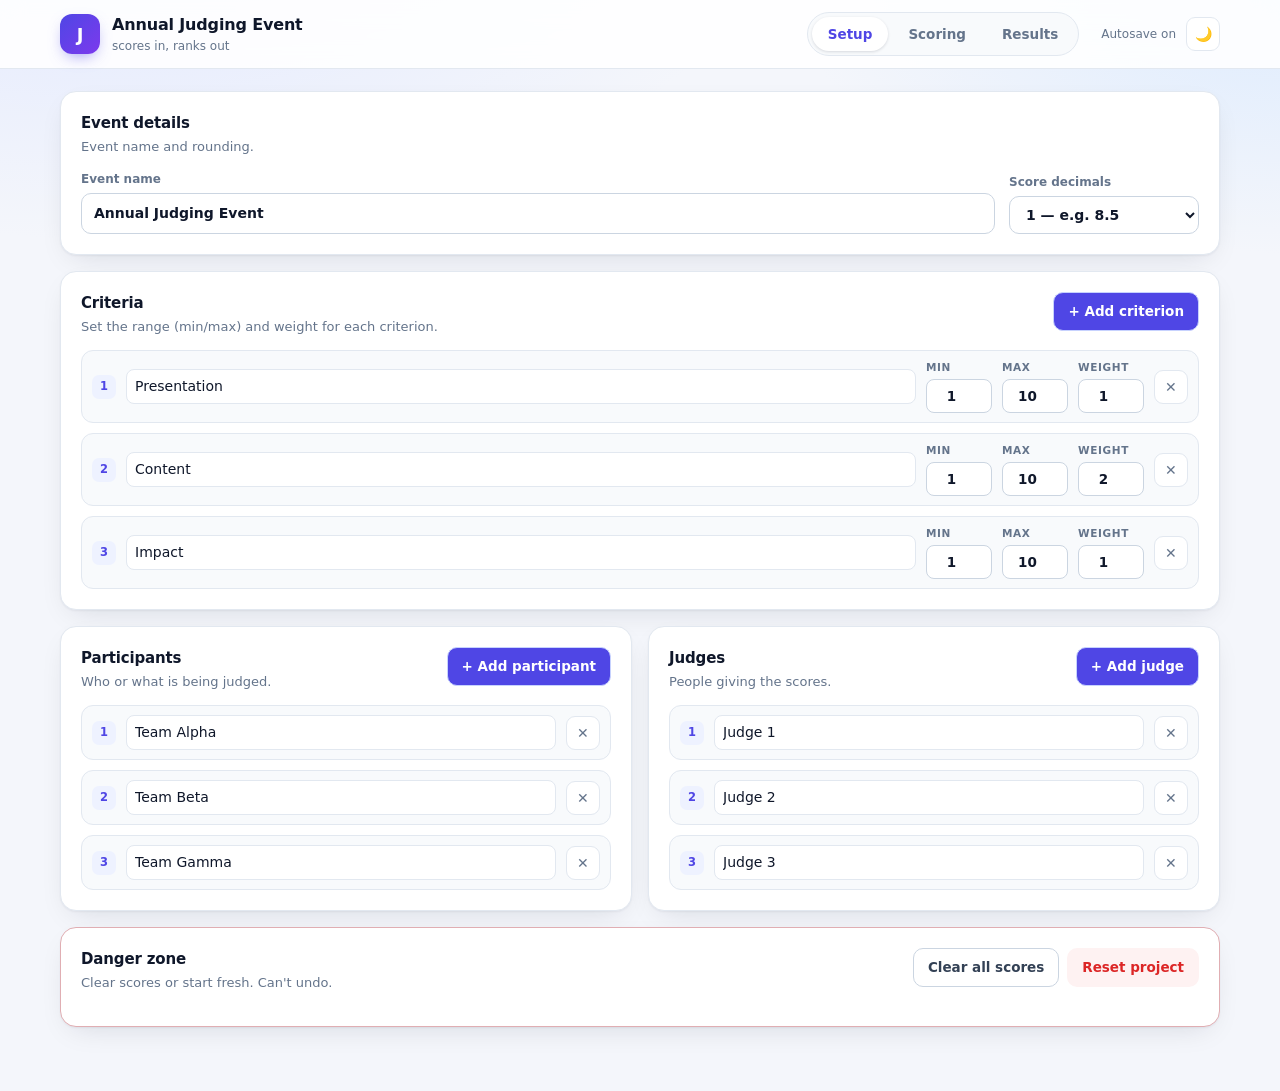
==== index.html @ 07449d60 "judging tool" ====
<!DOCTYPE html>
<html lang="en">
<head>
  <meta charset="utf-8" />
  <meta name="viewport" content="width=device-width, initial-scale=1" />
  <title>Judging Tool</title>
  <meta name="description" content="Judges enter scores for each criterion; totals and ranks update automatically." />
  <link rel="icon" href="data:image/svg+xml,<svg xmlns='http://www.w3.org/2000/svg' viewBox='0 0 64 64'><rect width='64' height='64' rx='14' fill='%234f46e5'/><text x='32' y='45' font-size='36' font-family='Segoe UI,Arial' font-weight='700' text-anchor='middle' fill='white'>J</text></svg>" />
  <link rel="stylesheet" href="styles.css" />
</head>
<body>
  <header class="topbar">
    <div class="topbar-inner">
      <div class="brand">
        <div class="logo" aria-hidden="true">J</div>
        <div class="brand-text">
          <h1 id="brandTitle">Judging Tool</h1>
          <p class="tagline">scores in, ranks out</p>
        </div>
      </div>
      <nav class="tabs" role="tablist" aria-label="Sections">
        <button class="tab active" data-tab="setup" role="tab" aria-selected="true" type="button">Setup</button>
        <button class="tab" data-tab="scoring" role="tab" aria-selected="false" type="button">Scoring</button>
        <button class="tab" data-tab="results" role="tab" aria-selected="false" type="button">Results</button>
      </nav>
      <div class="topbar-actions">
        <span id="saveState" class="save-state">Autosave on</span>
        <button id="themeToggle" class="icon-btn" type="button" aria-label="Toggle theme">🌙</button>
      </div>
    </div>
  </header>

  <main>
    <!-- setup -->
    <section id="panel-setup" class="tab-panel active" role="tabpanel" aria-label="Setup">
      <div class="panel">
        <div class="panel-head">
          <div>
            <h2>Event details</h2>
            <p class="sub">Event name and rounding.</p>
          </div>
        </div>
        <div class="field-row">
          <label class="field grow">
            <span>Event name</span>
            <input id="eventName" type="text" maxlength="80" placeholder="e.g. Annual Design Challenge" />
          </label>
          <label class="field">
            <span>Score decimals</span>
            <select id="decimals">
              <option value="0">0 — whole numbers</option>
              <option value="1">1 — e.g. 8.5</option>
              <option value="2">2 — e.g. 8.25</option>
            </select>
          </label>
        </div>
      </div>

      <div class="panel">
        <div class="panel-head">
          <div>
            <h2>Criteria</h2>
            <p class="sub">Set the range (min/max) and weight for each criterion.</p>
          </div>
          <button id="addCriterion" class="btn" type="button">+ Add criterion</button>
        </div>
        <div id="criteriaList" class="list"></div>
      </div>

      <div class="cols-2">
        <div class="panel">
          <div class="panel-head">
            <div>
              <h2>Participants</h2>
              <p class="sub">Who or what is being judged.</p>
            </div>
            <button id="addParticipant" class="btn" type="button">+ Add participant</button>
          </div>
          <div id="participantList" class="list"></div>
        </div>

        <div class="panel">
          <div class="panel-head">
            <div>
              <h2>Judges</h2>
              <p class="sub">People giving the scores.</p>
            </div>
            <button id="addJudge" class="btn" type="button">+ Add judge</button>
          </div>
          <div id="judgeList" class="list"></div>
        </div>
      </div>

      <div class="panel danger-panel">
        <div class="panel-head">
          <div>
            <h2>Danger zone</h2>
            <p class="sub">Clear scores or start fresh. Can't undo.</p>
          </div>
          <div class="btn-row">
            <button id="clearAllScores" class="btn ghost" type="button">Clear all scores</button>
            <button id="resetProject" class="btn danger" type="button">Reset project</button>
          </div>
        </div>
      </div>
    </section>

    <!-- scoring -->
    <section id="panel-scoring" class="tab-panel" role="tabpanel" aria-label="Scoring">
      <div class="panel">
        <div class="panel-head">
          <div>
            <h2>Enter scores</h2>
            <p class="sub">Pick a judge and start entering scores. Totals/ranks update as you type.</p>
          </div>
          <button id="clearJudgeScores" class="btn ghost" type="button">Clear this judge</button>
        </div>
        <div id="judgeBar" class="judge-bar"></div>
        <p id="judgeProgress" class="judge-progress"></p>
      </div>

      <div class="panel">
        <div class="table-wrap">
          <table id="scoreTable" class="grid-table"></table>
        </div>
      </div>

      <p class="hint">Tip: Tab se next score field me jao. Ranks har score ke saath update hote hain.</p>
    </section>

    <!-- results -->
    <section id="panel-results" class="tab-panel" role="tabpanel" aria-label="Results">
      <div class="panel">
        <div class="panel-head">
          <div>
            <h2>Leaderboard</h2>
            <p class="sub">Average of all judges, weighted by each criterion.</p>
          </div>
          <div class="btn-row">
            <button id="exportCsv" class="btn" type="button">Export CSV</button>
            <button id="printBtn" class="btn ghost" type="button">Print / PDF</button>
          </div>
        </div>
        <div class="table-wrap">
          <table id="leaderboard" class="grid-table"></table>
        </div>
      </div>

      <div class="panel">
        <div class="panel-head">
          <div>
            <h2>Score breakdown</h2>
            <p class="sub">Average percentage per criterion.</p>
          </div>
        </div>
        <div class="table-wrap">
          <table id="breakdown" class="grid-table"></table>
        </div>
      </div>
    </section>
  </main>

  <div id="toast" class="toast" role="status" aria-live="polite"></div>

  <script src="app.js"></script>
</body>
</html>
---- styles.css ----
/* styles for the judging tool */

*,
*::before,
*::after {
  box-sizing: border-box;
}

:root {
  --bg: #f4f6fb;
  --bg-grad:
    radial-gradient(1100px 560px at 8% -12%, #e0e7ff 0%, transparent 62%),
    radial-gradient(900px 500px at 102% -4%, #dbeafe 0%, transparent 58%);
  --panel: #ffffff;
  --panel-2: #f8fafc;
  --text: #0f172a;
  --text-soft: #334155;
  --muted: #64748b;
  --line: #e2e8f0;
  --line-strong: #cbd5e1;
  --accent: #4f46e5;
  --accent-2: #7c3aed;
  --accent-soft: #eef2ff;
  --accent-line: #c7d2fe;
  --good: #047857;
  --good-soft: #ecfdf5;
  --warn: #b45309;
  --warn-soft: #fffbeb;
  --danger: #dc2626;
  --danger-soft: #fef2f2;
  --rank1-bg: #fef3c7;
  --rank1-fg: #92400e;
  --rank1-line: #fcd34d;
  --rank2-bg: #f1f5f9;
  --rank2-fg: #475569;
  --rank3-bg: #ffedd5;
  --rank3-fg: #9a3412;
  --shadow: 0 1px 2px rgba(15, 23, 42, 0.05), 0 10px 30px -12px rgba(15, 23, 42, 0.15);
  --radius: 16px;
  --radius-sm: 10px;
}

[data-theme="dark"] {
  --bg: #0b1020;
  --bg-grad:
    radial-gradient(1100px 560px at 8% -12%, #1e1b4b 0%, transparent 62%),
    radial-gradient(900px 500px at 102% -4%, #0c2a4d 0%, transparent 58%);
  --panel: #111a2e;
  --panel-2: #0e1626;
  --text: #e2e8f0;
  --text-soft: #cbd5e1;
  --muted: #94a3b8;
  --line: #1e293b;
  --line-strong: #334155;
  --accent: #818cf8;
  --accent-2: #a78bfa;
  --accent-soft: #1e1b4b;
  --accent-line: #4338ca;
  --good: #34d399;
  --good-soft: #052e2b;
  --warn: #fbbf24;
  --warn-soft: #3b2a05;
  --danger: #f87171;
  --danger-soft: #3f1212;
  --rank1-bg: #3f2d0a;
  --rank1-fg: #fcd34d;
  --rank1-line: #78530a;
  --rank2-bg: #1e293b;
  --rank2-fg: #cbd5e1;
  --rank3-bg: #3b2412;
  --rank3-fg: #fdba74;
  --shadow: 0 1px 2px rgba(0, 0, 0, 0.4), 0 18px 40px -20px rgba(0, 0, 0, 0.8);
}

html {
  -webkit-text-size-adjust: 100%;
}

body {
  margin: 0;
  min-height: 100vh;
  font-family: "Segoe UI", system-ui, -apple-system, "Helvetica Neue", Arial, sans-serif;
  font-size: 15px;
  line-height: 1.5;
  color: var(--text);
  background-color: var(--bg);
  background-image: var(--bg-grad);
  background-attachment: fixed;
}

h1,
h2 {
  letter-spacing: -0.01em;
}

p {
  margin: 0;
}

/* ---------- top bar ---------- */

.topbar {
  position: sticky;
  top: 0;
  z-index: 50;
  border-bottom: 1px solid var(--line);
  background: var(--panel);
  background: color-mix(in srgb, var(--panel) 88%, transparent);
  backdrop-filter: blur(12px);
  -webkit-backdrop-filter: blur(12px);
}

.topbar-inner {
  display: flex;
  align-items: center;
  gap: 18px;
  max-width: 1200px;
  margin: 0 auto;
  padding: 12px 20px;
}

.brand {
  display: flex;
  align-items: center;
  gap: 12px;
  min-width: 0;
}

.logo {
  display: grid;
  place-items: center;
  flex: 0 0 40px;
  width: 40px;
  height: 40px;
  border-radius: 12px;
  font-size: 18px;
  font-weight: 800;
  color: #fff;
  background: linear-gradient(135deg, #4f46e5, #7c3aed);
  box-shadow: 0 6px 16px -6px rgba(79, 70, 229, 0.65);
}

.brand-text {
  min-width: 0;
}

.brand-text h1 {
  margin: 0;
  max-width: 320px;
  overflow: hidden;
  font-size: 16px;
  white-space: nowrap;
  text-overflow: ellipsis;
}

.tagline {
  font-size: 12px;
  color: var(--muted);
}

.tabs {
  display: flex;
  gap: 4px;
  margin-left: auto;
  padding: 4px;
  border: 1px solid var(--line);
  border-radius: 999px;
  background: var(--panel-2);
}

.tab {
  padding: 7px 16px;
  border: 0;
  border-radius: 999px;
  background: transparent;
  color: var(--muted);
  font: inherit;
  font-size: 13.5px;
  font-weight: 600;
  cursor: pointer;
  transition: color 0.16s, background 0.16s, box-shadow 0.16s;
}

.tab:hover {
  color: var(--text);
}

.tab.active {
  background: var(--panel);
  color: var(--accent);
  box-shadow: 0 1px 3px rgba(15, 23, 42, 0.14);
}

[data-theme="dark"] .tab.active {
  background: var(--accent-soft);
}

.topbar-actions {
  display: flex;
  align-items: center;
  gap: 10px;
  margin-left: 4px;
}

.save-state {
  font-size: 12px;
  color: var(--muted);
  transition: color 0.2s;
}

.save-state.flash {
  color: var(--good);
  font-weight: 600;
}

/* ---------- layout ---------- */

main {
  max-width: 1200px;
  margin: 0 auto;
  padding: 22px 20px 64px;
}

.tab-panel {
  display: none;
}

.tab-panel.active {
  display: grid;
  gap: 16px;
  animation: fade-in 0.18s ease;
}

@keyframes fade-in {
  from {
    opacity: 0;
    transform: translateY(4px);
  }
  to {
    opacity: 1;
    transform: none;
  }
}

.panel {
  padding: 20px;
  border: 1px solid var(--line);
  border-radius: var(--radius);
  background: var(--panel);
  box-shadow: var(--shadow);
}

.panel-head {
  display: flex;
  flex-wrap: wrap;
  align-items: flex-start;
  justify-content: space-between;
  gap: 14px;
  margin-bottom: 14px;
}

.panel-head h2 {
  margin: 0 0 2px;
  font-size: 15px;
}

.sub {
  font-size: 13px;
  color: var(--muted);
}

.cols-2 {
  display: grid;
  grid-template-columns: 1fr 1fr;
  gap: 16px;
  align-items: start;
}

.btn-row {
  display: flex;
  flex-wrap: wrap;
  gap: 8px;
}

/* ---------- buttons ---------- */

.btn {
  display: inline-flex;
  align-items: center;
  gap: 6px;
  padding: 8px 14px;
  border: 1px solid var(--accent-line);
  border-radius: 10px;
  background: var(--accent);
  color: #fff;
  font: inherit;
  font-size: 13.5px;
  font-weight: 600;
  white-space: nowrap;
  cursor: pointer;
  transition: filter 0.16s, transform 0.16s, border-color 0.16s, color 0.16s, background 0.16s;
}

.btn:hover {
  filter: brightness(1.06);
  transform: translateY(-1px);
}

.btn:active {
  transform: none;
}

.btn:disabled {
  opacity: 0.45;
  pointer-events: none;
}

.btn.ghost {
  background: var(--panel);
  border-color: var(--line-strong);
  color: var(--text-soft);
}

.btn.ghost:hover {
  border-color: var(--accent);
  color: var(--accent);
}

.btn.danger {
  background: var(--danger-soft);
  border-color: transparent;
  color: var(--danger);
}

.btn.danger:hover {
  border-color: var(--danger);
}

.icon-btn {
  display: grid;
  place-items: center;
  width: 34px;
  height: 34px;
  border: 1px solid var(--line);
  border-radius: 9px;
  background: var(--panel);
  color: var(--muted);
  font-size: 14px;
  cursor: pointer;
  transition: color 0.16s, border-color 0.16s, background 0.16s;
}

.icon-btn:hover {
  color: var(--text);
  border-color: var(--line-strong);
}

.icon-btn.danger:hover {
  color: var(--danger);
  border-color: var(--danger);
  background: var(--danger-soft);
}

button:focus-visible,
input:focus-visible,
select:focus-visible {
  outline: 2px solid var(--accent);
  outline-offset: 2px;
}

/* ---------- form fields ---------- */

.field {
  display: grid;
  gap: 5px;
  font-size: 12px;
  font-weight: 600;
  color: var(--muted);
}

.field input,
.field select {
  width: 100%;
  padding: 9px 12px;
  border: 1px solid var(--line-strong);
  border-radius: var(--radius-sm);
  background: var(--panel);
  color: var(--text);
  font: inherit;
  font-size: 14px;
}

.field-row {
  display: flex;
  flex-wrap: wrap;
  align-items: flex-end;
  gap: 14px;
}

.field-row .field:not(.grow) {
  width: 190px;
}

.grow {
  flex: 1 1 220px;
  min-width: 0;
}

/* ---------- setup lists ---------- */

.list {
  display: grid;
  gap: 10px;
}

.row {
  display: flex;
  align-items: center;
  gap: 10px;
  padding: 9px 10px;
  border: 1px solid var(--line);
  border-radius: 12px;
  background: var(--panel-2);
}

.row-num {
  display: grid;
  place-items: center;
  flex: 0 0 24px;
  width: 24px;
  height: 24px;
  border-radius: 7px;
  background: var(--accent-soft);
  color: var(--accent);
  font-size: 11.5px;
  font-weight: 700;
}

.row > input[data-role] {
  flex: 1 1 auto;
  min-width: 0;
  padding: 6px 8px;
  border: 1px solid var(--line);
  border-radius: 8px;
  background: var(--panel);
  color: var(--text);
  font: inherit;
  font-size: 14px;
  transition: border-color 0.15s, box-shadow 0.15s;
}

.row > input[data-role]:hover {
  border-color: var(--line-strong);
}

.row > input[data-role]:focus {
  border-color: var(--accent);
  box-shadow: 0 0 0 3px color-mix(in srgb, var(--accent) 16%, transparent);
  outline: none;
}

.mini {
  display: grid;
  gap: 3px;
  font-size: 10.5px;
  font-weight: 700;
  letter-spacing: 0.06em;
  text-transform: uppercase;
  color: var(--muted);
}

.mini input {
  width: 66px;
  padding: 6px;
  border: 1px solid var(--line-strong);
  border-radius: 8px;
  background: var(--panel);
  color: var(--text);
  font: inherit;
  font-size: 13.5px;
  font-variant-numeric: tabular-nums;
  text-align: center;
}

.empty {
  padding: 18px;
  border: 1px dashed var(--line-strong);
  border-radius: 12px;
  color: var(--muted);
  font-size: 13.5px;
  text-align: center;
}

.danger-panel {
  border-color: color-mix(in srgb, var(--danger) 30%, var(--line));
}

/* ---------- scoring ---------- */

.judge-bar {
  display: flex;
  flex-wrap: wrap;
  gap: 8px;
  margin: 2px 0 10px;
}

.judge-pill {
  display: inline-flex;
  align-items: center;
  gap: 9px;
  padding: 8px 14px;
  border: 1px solid var(--line-strong);
  border-radius: 999px;
  background: var(--panel);
  color: var(--text-soft);
  font: inherit;
  font-size: 13.5px;
  font-weight: 600;
  cursor: pointer;
  transition: border-color 0.16s, background 0.16s, color 0.16s;
}

.judge-pill:hover {
  border-color: var(--accent);
}

.judge-pill.active {
  border-color: var(--accent);
  background: var(--accent-soft);
  color: var(--accent);
}

.judge-count {
  padding: 2px 7px;
  border: 1px solid var(--line);
  border-radius: 999px;
  background: var(--panel-2);
  color: var(--muted);
  font-size: 11px;
  font-weight: 700;
  font-variant-numeric: tabular-nums;
}

.judge-pill.active .judge-count {
  border-color: var(--accent-line);
  background: var(--panel);
  color: var(--accent);
}

.judge-progress {
  font-size: 13px;
  color: var(--muted);
}

.judge-progress strong {
  color: var(--text);
}

/* ---------- tables ---------- */

.table-wrap {
  max-height: min(66vh, 660px);
  overflow: auto;
  border: 1px solid var(--line);
  border-radius: 12px;
}

.grid-table {
  width: 100%;
  min-width: 640px;
  border-collapse: separate;
  border-spacing: 0;
  font-size: 13.5px;
}

.grid-table th,
.grid-table td {
  padding: 10px 12px;
  border-bottom: 1px solid var(--line);
  text-align: left;
  vertical-align: middle;
}

.grid-table thead th {
  position: sticky;
  top: 0;
  z-index: 2;
  border-bottom: 1px solid var(--line);
  background: var(--panel-2);
  color: var(--muted);
  font-size: 11.5px;
  font-weight: 700;
  letter-spacing: 0.06em;
  text-transform: uppercase;
  white-space: nowrap;
}

.th-sub {
  display: block;
  margin-top: 1px;
  color: var(--muted);
  font-size: 10px;
  font-weight: 600;
  letter-spacing: 0;
  text-transform: none;
}

.grid-table tbody tr:last-child td {
  border-bottom: 0;
}

.grid-table tbody tr:hover {
  background: var(--panel-2);
}

.grid-table .sticky-col {
  position: sticky;
  left: 0;
  z-index: 1;
  background: var(--panel);
}

.grid-table thead .sticky-col {
  z-index: 3;
  background: var(--panel-2);
}

.grid-table tbody tr:hover .sticky-col {
  background: var(--panel-2);
}

.p-name {
  display: block;
  font-weight: 650;
}

.p-sub {
  display: block;
  color: var(--muted);
  font-size: 10.5px;
  font-weight: 600;
}

.score-input {
  width: 82px;
  padding: 7px 8px;
  border: 1px solid var(--line-strong);
  border-radius: 9px;
  background: var(--panel);
  color: var(--text);
  font: inherit;
  font-size: 15px;
  font-weight: 650;
  font-variant-numeric: tabular-nums;
  text-align: center;
  appearance: textfield;
  -moz-appearance: textfield;
  transition: border-color 0.15s, background 0.15s, box-shadow 0.15s;
}

/* hide the up/down arrows on number inputs, chrome adds them */
.score-input::-webkit-outer-spin-button,
.score-input::-webkit-inner-spin-button {
  margin: 0;
  -webkit-appearance: none;
}

.score-input:hover {
  border-color: var(--accent);
}

.score-input:focus {
  border-color: var(--accent);
  box-shadow: 0 0 0 3px color-mix(in srgb, var(--accent) 18%, transparent);
  outline: none;
}

.score-input.has-value {
  border-color: var(--accent-line);
  background: var(--accent-soft);
}

.cell-total {
  font-variant-numeric: tabular-nums;
  white-space: nowrap;
}

.score-big {
  font-size: 15px;
  font-weight: 750;
}

.score-sub {
  display: block;
  color: var(--muted);
  font-size: 10.5px;
  font-weight: 600;
}

.score-sub.warn {
  color: var(--warn);
}

.rank {
  display: inline-grid;
  place-items: center;
  width: 28px;
  height: 28px;
  border: 1px solid var(--line);
  border-radius: 999px;
  background: var(--panel-2);
  color: var(--muted);
  font-size: 13px;
  font-weight: 800;
  font-variant-numeric: tabular-nums;
}

.rank-1 {
  border-color: var(--rank1-line);
  background: var(--rank1-bg);
  color: var(--rank1-fg);
}

.rank-2 {
  background: var(--rank2-bg);
  color: var(--rank2-fg);
}

.rank-3 {
  background: var(--rank3-bg);
  color: var(--rank3-fg);
}

tr.podium .p-name {
  font-weight: 750;
}

.muted {
  color: var(--muted);
}

.table-empty {
  padding: 34px 20px;
  color: var(--muted);
  text-align: center;
}

.hint {
  margin: -4px 2px 0;
  color: var(--muted);
  font-size: 12.5px;
}

/* ---------- toast ---------- */

.toast {
  position: fixed;
  bottom: 24px;
  left: 50%;
  z-index: 100;
  padding: 10px 18px;
  border-radius: 999px;
  background: var(--text);
  color: var(--panel);
  box-shadow: var(--shadow);
  font-size: 13px;
  font-weight: 600;
  opacity: 0;
  pointer-events: none;
  transform: translate(-50%, 20px);
  transition: opacity 0.25s, transform 0.25s;
}

.toast.show {
  opacity: 1;
  transform: translate(-50%, 0);
}

/* ---------- responsive ---------- */

@media (max-width: 900px) {
  .cols-2 {
    grid-template-columns: 1fr;
  }

  .brand-text h1 {
    max-width: 180px;
  }
}

@media (max-width: 760px) {
  .topbar-inner {
    flex-wrap: wrap;
    gap: 10px 14px;
    padding: 10px 14px;
  }

  .tabs {
    order: 3;
    width: 100%;
    justify-content: space-between;
    margin-left: 0;
  }

  .tab {
    flex: 1;
    padding: 8px 10px;
  }

  .topbar-actions {
    margin-left: auto;
  }

  .save-state {
    display: none;
  }

  main {
    padding: 16px 14px 48px;
  }

  .panel {
    padding: 16px;
  }

  .row {
    flex-wrap: wrap;
  }

  .mini input {
    width: 58px;
  }
}

/* ---------- print ---------- */

@media print {
  @page {
    margin: 14mm;
  }

  body {
    background: #fff;
    color: #000;
  }

  .topbar,
  .toast,
  .hint,
  .btn,
  .icon-btn,
  .save-state {
    display: none !important;
  }

  main {
    max-width: none;
    padding: 0;
  }

  .tab-panel {
    display: none !important;
  }

  #panel-results {
    display: grid !important;
    gap: 14px;
  }

  .panel {
    border: 1px solid #ddd;
    box-shadow: none;
    break-inside: avoid;
  }

  .table-wrap {
    max-height: none;
    overflow: visible;
    border: 0;
  }

  .grid-table {
    min-width: 0;
  }

  .grid-table thead th,
  .grid-table .sticky-col {
    position: static;
  }
}
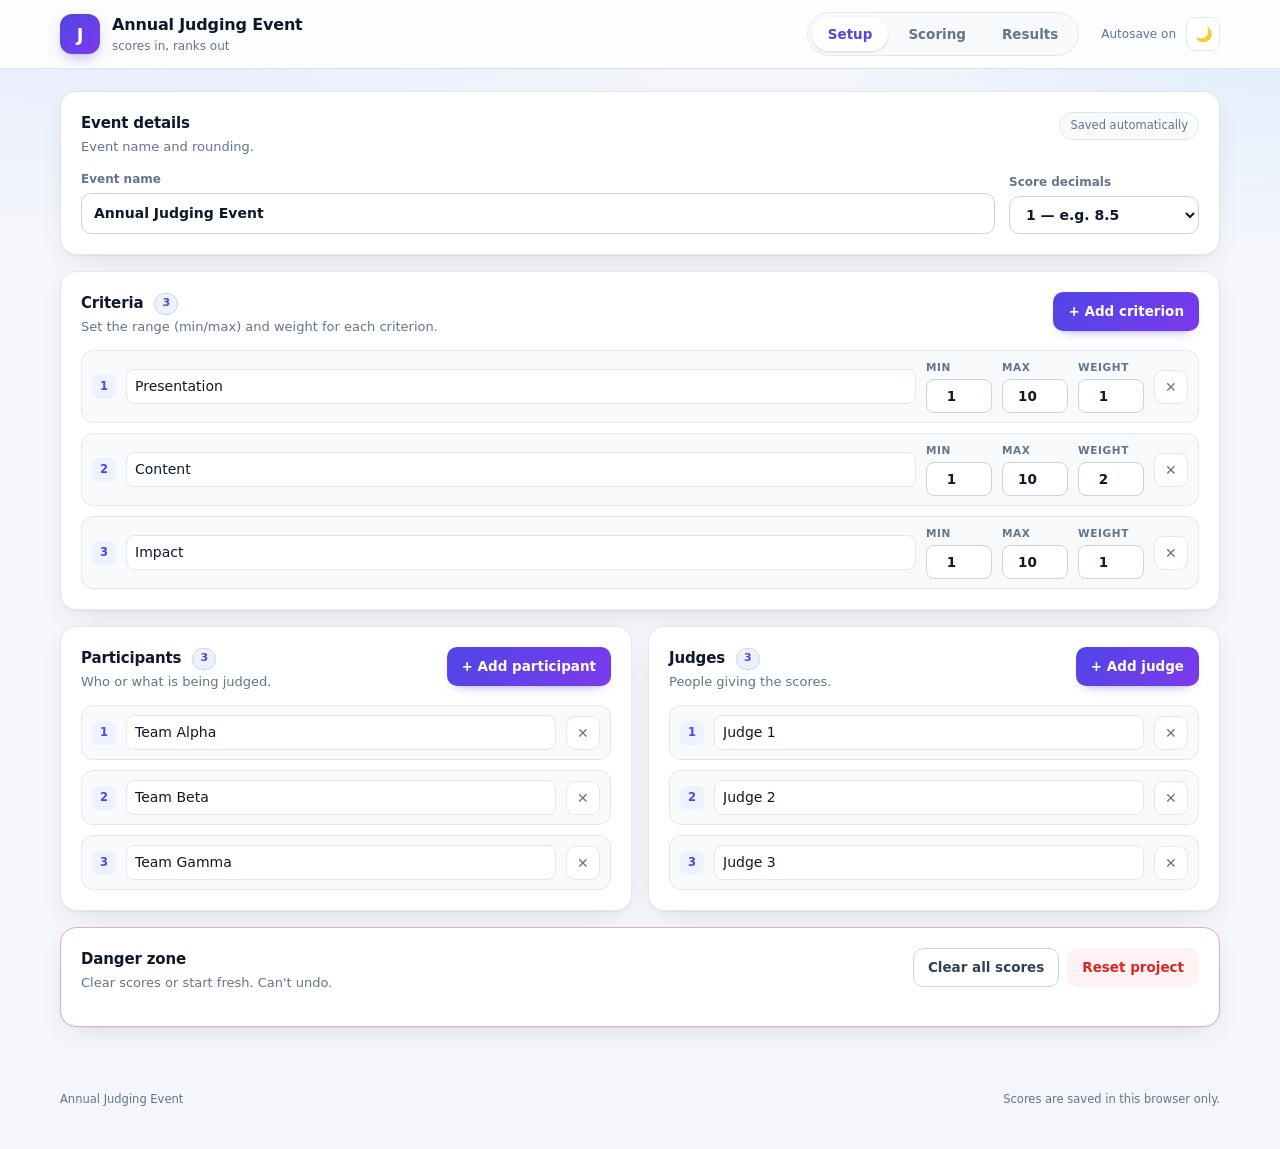
==== commit de8a02a5: "ui polish - stats, progress bar, score colours" ====
--- a/index.html
+++ b/index.html
@@ -39,6 +39,7 @@
             <h2>Event details</h2>
             <p class="sub">Event name and rounding.</p>
           </div>
+          <span class="panel-note">Saved automatically</span>
         </div>
         <div class="field-row">
           <label class="field grow">
@@ -59,7 +60,7 @@
       <div class="panel">
         <div class="panel-head">
           <div>
-            <h2>Criteria</h2>
+            <h2>Criteria <span class="count" id="criteriaCount">0</span></h2>
             <p class="sub">Set the range (min/max) and weight for each criterion.</p>
           </div>
           <button id="addCriterion" class="btn" type="button">+ Add criterion</button>
@@ -71,7 +72,7 @@
         <div class="panel">
           <div class="panel-head">
             <div>
-              <h2>Participants</h2>
+              <h2>Participants <span class="count" id="participantsCount">0</span></h2>
               <p class="sub">Who or what is being judged.</p>
             </div>
             <button id="addParticipant" class="btn" type="button">+ Add participant</button>
@@ -82,7 +83,7 @@
         <div class="panel">
           <div class="panel-head">
             <div>
-              <h2>Judges</h2>
+              <h2>Judges <span class="count" id="judgesCount">0</span></h2>
               <p class="sub">People giving the scores.</p>
             </div>
             <button id="addJudge" class="btn" type="button">+ Add judge</button>
@@ -116,7 +117,11 @@
           <button id="clearJudgeScores" class="btn ghost" type="button">Clear this judge</button>
         </div>
         <div id="judgeBar" class="judge-bar"></div>
-        <p id="judgeProgress" class="judge-progress"></p>
+        <div class="judge-progress-row">
+          <p id="judgeProgress" class="judge-progress"></p>
+          <span id="judgeProgressPct" class="judge-progress-pct">0%</span>
+        </div>
+        <div class="progress" aria-hidden="true"><span id="judgeProgressBar"></span></div>
       </div>
 
       <div class="panel">
@@ -130,6 +135,13 @@
 
     <!-- results -->
     <section id="panel-results" class="tab-panel" role="tabpanel" aria-label="Results">
+      <div class="print-head">
+        <h2 id="printTitle">Judging results</h2>
+        <p id="printMeta"></p>
+      </div>
+
+      <div id="resultsStats" class="stats"></div>
+
       <div class="panel">
         <div class="panel-head">
           <div>
@@ -160,6 +172,11 @@
     </section>
   </main>
 
+  <footer class="app-footer">
+    <span id="footerEvent">Judging Tool</span>
+    <span>Scores are saved in this browser only.</span>
+  </footer>
+
   <div id="toast" class="toast" role="status" aria-live="polite"></div>
 
   <script src="app.js"></script>
--- a/styles.css
+++ b/styles.css
@@ -35,7 +35,17 @@
   --rank2-fg: #475569;
   --rank3-bg: #ffedd5;
   --rank3-fg: #9a3412;
+  --tone-low-bg: #fef2f2;
+  --tone-low-line: #fecaca;
+  --tone-low-fg: #991b1b;
+  --tone-mid-bg: #eef2ff;
+  --tone-mid-line: #c7d2fe;
+  --tone-mid-fg: #3730a3;
+  --tone-high-bg: #ecfdf5;
+  --tone-high-line: #a7f3d0;
+  --tone-high-fg: #065f46;
   --shadow: 0 1px 2px rgba(15, 23, 42, 0.05), 0 10px 30px -12px rgba(15, 23, 42, 0.15);
+  --shadow-lift: 0 2px 4px rgba(15, 23, 42, 0.06), 0 18px 40px -18px rgba(15, 23, 42, 0.22);
   --radius: 16px;
   --radius-sm: 10px;
 }
@@ -69,7 +79,17 @@
   --rank2-fg: #cbd5e1;
   --rank3-bg: #3b2412;
   --rank3-fg: #fdba74;
+  --tone-low-bg: #2a1215;
+  --tone-low-line: #7f1d1d;
+  --tone-low-fg: #fca5a5;
+  --tone-mid-bg: #1e1b4b;
+  --tone-mid-line: #4338ca;
+  --tone-mid-fg: #c7d2fe;
+  --tone-high-bg: #052e2b;
+  --tone-high-line: #065f46;
+  --tone-high-fg: #6ee7b7;
   --shadow: 0 1px 2px rgba(0, 0, 0, 0.4), 0 18px 40px -20px rgba(0, 0, 0, 0.8);
+  --shadow-lift: 0 2px 6px rgba(0, 0, 0, 0.5), 0 24px 50px -22px rgba(0, 0, 0, 0.9);
 }
 
 html {
@@ -79,13 +99,15 @@
 body {
   margin: 0;
   min-height: 100vh;
-  font-family: "Segoe UI", system-ui, -apple-system, "Helvetica Neue", Arial, sans-serif;
+  font-family: "Segoe UI Variable Text", "Segoe UI", system-ui, -apple-system, "Helvetica Neue", Arial, sans-serif;
   font-size: 15px;
   line-height: 1.5;
   color: var(--text);
   background-color: var(--bg);
   background-image: var(--bg-grad);
   background-attachment: fixed;
+  -webkit-font-smoothing: antialiased;
+  text-rendering: optimizeLegibility;
 }
 
 h1,
@@ -108,6 +130,18 @@
   background: color-mix(in srgb, var(--panel) 88%, transparent);
   backdrop-filter: blur(12px);
   -webkit-backdrop-filter: blur(12px);
+}
+
+.topbar::after {
+  content: "";
+  position: absolute;
+  right: 0;
+  bottom: -1px;
+  left: 0;
+  height: 1px;
+  background: linear-gradient(90deg, transparent, var(--accent-line), transparent);
+  opacity: 0.7;
+  pointer-events: none;
 }
 
 .topbar-inner {
@@ -264,6 +298,31 @@
   font-size: 15px;
 }
 
+.count {
+  display: inline-grid;
+  place-items: center;
+  min-width: 22px;
+  height: 22px;
+  margin-left: 6px;
+  padding: 0 7px;
+  border: 1px solid var(--accent-line);
+  border-radius: 999px;
+  background: var(--accent-soft);
+  color: var(--accent);
+  font-size: 11px;
+  font-weight: 700;
+  vertical-align: 2px;
+}
+
+.panel-note {
+  padding: 4px 10px;
+  border: 1px solid var(--line);
+  border-radius: 999px;
+  background: var(--panel-2);
+  color: var(--muted);
+  font-size: 11.5px;
+}
+
 .sub {
   font-size: 13px;
   color: var(--muted);
@@ -289,21 +348,24 @@
   align-items: center;
   gap: 6px;
   padding: 8px 14px;
-  border: 1px solid var(--accent-line);
+  border: 1px solid transparent;
   border-radius: 10px;
-  background: var(--accent);
+  background: linear-gradient(135deg, var(--accent), var(--accent-2));
   color: #fff;
   font: inherit;
   font-size: 13.5px;
   font-weight: 600;
   white-space: nowrap;
   cursor: pointer;
-  transition: filter 0.16s, transform 0.16s, border-color 0.16s, color 0.16s, background 0.16s;
+  box-shadow: 0 6px 14px -10px var(--accent);
+  transition: filter 0.16s, transform 0.16s, box-shadow 0.16s, border-color 0.16s, color 0.16s,
+    background 0.16s;
 }
 
 .btn:hover {
   filter: brightness(1.06);
   transform: translateY(-1px);
+  box-shadow: 0 12px 24px -14px var(--accent);
 }
 
 .btn:active {
@@ -319,6 +381,7 @@
   background: var(--panel);
   border-color: var(--line-strong);
   color: var(--text-soft);
+  box-shadow: none;
 }
 
 .btn.ghost:hover {
@@ -330,6 +393,7 @@
   background: var(--danger-soft);
   border-color: transparent;
   color: var(--danger);
+  box-shadow: none;
 }
 
 .btn.danger:hover {
@@ -528,6 +592,7 @@
   border-color: var(--accent);
   background: var(--accent-soft);
   color: var(--accent);
+  box-shadow: 0 6px 16px -12px var(--accent);
 }
 
 .judge-count {
@@ -548,12 +613,121 @@
 }
 
 .judge-progress {
+  margin: 0;
   font-size: 13px;
   color: var(--muted);
 }
 
 .judge-progress strong {
   color: var(--text);
+}
+
+.judge-progress-row {
+  display: flex;
+  align-items: center;
+  justify-content: space-between;
+  gap: 12px;
+  margin-top: 2px;
+}
+
+.judge-progress-pct {
+  color: var(--accent);
+  font-size: 12px;
+  font-weight: 700;
+  font-variant-numeric: tabular-nums;
+}
+
+.progress {
+  height: 6px;
+  margin-top: 8px;
+  overflow: hidden;
+  border: 1px solid var(--line);
+  border-radius: 999px;
+  background: var(--panel-2);
+}
+
+.progress span {
+  display: block;
+  width: 0;
+  height: 100%;
+  border-radius: 999px;
+  background: linear-gradient(90deg, var(--accent), var(--accent-2));
+  transition: width 0.3s ease;
+}
+
+/* summary cards on the results tab */
+.stats {
+  display: grid;
+  grid-template-columns: repeat(4, minmax(0, 1fr));
+  gap: 12px;
+}
+
+.stat {
+  position: relative;
+  overflow: hidden;
+  padding: 16px 18px;
+  border: 1px solid var(--line);
+  border-radius: 14px;
+  background: var(--panel);
+  box-shadow: var(--shadow);
+}
+
+.stat::before {
+  content: "";
+  position: absolute;
+  inset: 0 auto 0 0;
+  width: 3px;
+  background: linear-gradient(180deg, var(--accent), var(--accent-2));
+}
+
+.stat-label {
+  display: block;
+  color: var(--muted);
+  font-size: 10.5px;
+  font-weight: 700;
+  letter-spacing: 0.07em;
+  text-transform: uppercase;
+}
+
+.stat-value {
+  display: block;
+  margin-top: 3px;
+  overflow: hidden;
+  font-size: 26px;
+  font-weight: 750;
+  font-variant-numeric: tabular-nums;
+  letter-spacing: -0.02em;
+  line-height: 1.15;
+  white-space: nowrap;
+  text-overflow: ellipsis;
+}
+
+.stat-value.small {
+  font-size: 18px;
+  line-height: 1.35;
+}
+
+.stat-sub {
+  display: block;
+  margin-top: 2px;
+  color: var(--muted);
+  font-size: 11.5px;
+}
+
+.app-footer {
+  display: flex;
+  flex-wrap: wrap;
+  justify-content: space-between;
+  gap: 6px 18px;
+  max-width: 1200px;
+  margin: 0 auto;
+  padding: 0 20px 40px;
+  color: var(--muted);
+  font-size: 11.5px;
+}
+
+.print-head {
+  display: none;
 }
 
 /* ---------- tables ---------- */
@@ -609,6 +783,10 @@
   border-bottom: 0;
 }
 
+.grid-table tbody tr {
+  transition: background-color 0.12s ease;
+}
+
 .grid-table tbody tr:hover {
   background: var(--panel-2);
 }
@@ -617,6 +795,7 @@
   position: sticky;
   left: 0;
   z-index: 1;
+  border-right: 1px solid var(--line);
   background: var(--panel);
 }
 
@@ -678,6 +857,24 @@
 .score-input.has-value {
   border-color: var(--accent-line);
   background: var(--accent-soft);
+}
+
+.score-input.tone-low {
+  border-color: var(--tone-low-line);
+  background: var(--tone-low-bg);
+  color: var(--tone-low-fg);
+}
+
+.score-input.tone-mid {
+  border-color: var(--tone-mid-line);
+  background: var(--tone-mid-bg);
+  color: var(--tone-mid-fg);
+}
+
+.score-input.tone-high {
+  border-color: var(--tone-high-line);
+  background: var(--tone-high-bg);
+  color: var(--tone-high-fg);
 }
 
 .cell-total {
@@ -786,6 +983,10 @@
   .brand-text h1 {
     max-width: 180px;
   }
+
+  .stats {
+    grid-template-columns: repeat(2, minmax(0, 1fr));
+  }
 }
 
 @media (max-width: 760px) {
@@ -823,6 +1024,18 @@
     padding: 16px;
   }
 
+  .stat {
+    padding: 13px 15px;
+  }
+
+  .stat-value {
+    font-size: 22px;
+  }
+
+  .app-footer {
+    padding: 0 14px 32px;
+  }
+
   .row {
     flex-wrap: wrap;
   }
@@ -849,8 +1062,29 @@
   .hint,
   .btn,
   .icon-btn,
-  .save-state {
+  .save-state,
+  .stats,
+  .app-footer,
+  .panel-note {
     display: none !important;
+  }
+
+  .print-head {
+    display: block !important;
+    margin-bottom: 18px;
+    padding-bottom: 10px;
+    border-bottom: 2px solid #222;
+  }
+
+  .print-head h2 {
+    margin: 0;
+    font-size: 20px;
+  }
+
+  .print-head p {
+    margin: 3px 0 0;
+    font-size: 12px;
+    color: #444;
   }
 
   main {
